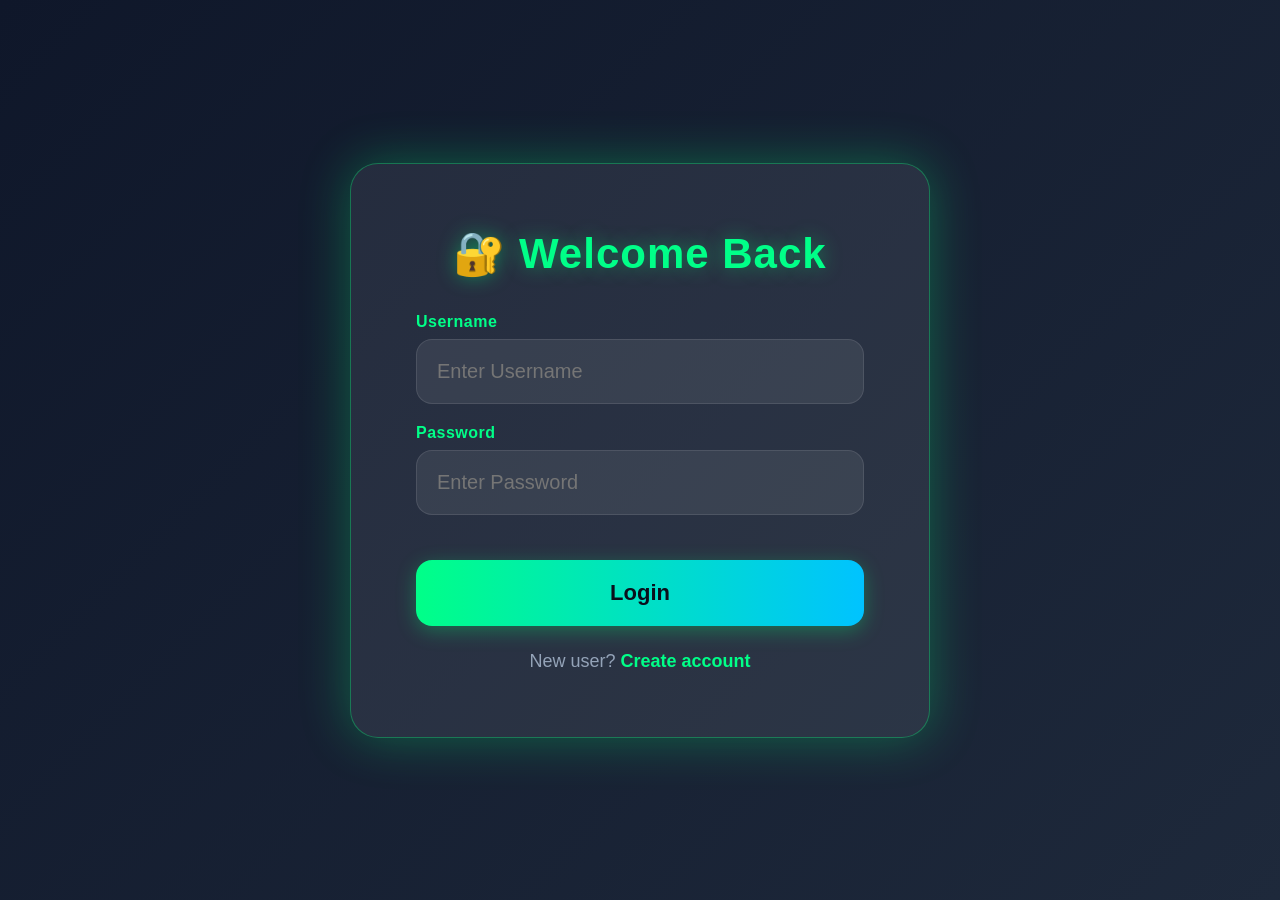
==== signin.html @ 0537b5fb "Finallise the layout and complete the game" ====
<!DOCTYPE html>
<html lang="en">
<head>
    <meta charset="UTF-8">
    <meta name="viewport" content="width=device-width, initial-scale=1.0">
    <title>Sign In</title>
    <link rel="stylesheet" href="style.css">
    <script src="auth.js" defer></script>
</head>
<body>

<div class="auth-container">

    <main class="auth-card large">

        <h2>🔐 Welcome Back</h2>

        <div class="form-group">
            <label for="username">Username</label>
            <input type="text" id="username" placeholder="Enter Username" required>
        </div>

        <div class="form-group">
            <label for="password">Password</label>
            <input type="password" id="password" placeholder="Enter Password" required>
        </div>

        <button type="button" id="btnSignin">Login</button>

        <p>
            New user? 
            <a href="signup.html">Create account</a>
        </p>

    </main>

</div>

<script>
    document.addEventListener("DOMContentLoaded", () => {
        const signinBtn = document.getElementById("btnSignin");
        if (signinBtn && typeof signin === "function") {
            signinBtn.addEventListener("click", signin);
        }
    });
</script>

</body>
</html>
---- style.css ----
* {
    margin: 0;
    padding: 0;
    box-sizing: border-box;
    font-family: 'Segoe UI', Arial, sans-serif;
}

body {
    background: #0a0f1c;
    color: white;
}

.auth-container {
    height: 100vh;
    display: flex;
    justify-content: center;
    align-items: center;
    background: linear-gradient(135deg, #0f172a, #1e293b);
    padding: 20px;
}

.auth-card {
    width: 580px; 
    padding: 65px;
    background: rgba(255, 255, 255, 0.08);
  
    border-radius: 28px;
    text-align: center;
    box-shadow: 0 0 50px rgba(0, 255, 120, 0.3);
    border: 1.5px solid rgba(0, 255, 120, 0.35);
}

.auth-card h2 {
    font-size: 42px; 
    font-weight: 800;
    margin-bottom: 35px;
    color: #00ff88;
    text-shadow: 0 0 20px rgba(0, 255, 120, 0.4);
    letter-spacing: 1px;
}

.form-group {
    display: flex;
    flex-direction: column;
    align-items: flex-start;
    width: 100%;
    margin-bottom: 20px;
}

.form-group label {
    font-size: 16px; 
    color: #00ff88;
    margin-bottom: 8px;
    font-weight: bold;
    letter-spacing: 0.5px;
}

.auth-card input {
    width: 100%;
    padding: 20px; 
    border-radius: 16px;
    border: 1.5px solid rgba(255, 255, 255, 0.1);
    outline: none;
    font-size: 20px;
    background: rgba(255, 255, 255, 0.08);
    color: white;
    transition: 0.3s ease;
}

.auth-card input:focus {
    background: rgba(255, 255, 255, 0.15);
    border-color: #00c3ff;
    box-shadow: 0 0 15px rgba(0, 195, 255, 0.2);
}

.auth-card button {
    width: 100%;
    padding: 20px; 
    margin-top: 25px;
    border-radius: 16px;
    border: none;
    background: linear-gradient(90deg, #00ff88, #00c3ff);
    font-weight: 800;
    font-size: 22px;
    color: #0a0f1c;
    cursor: pointer;
    box-shadow: 0 5px 20px rgba(0, 255, 120, 0.3);
    transition: all 0.3s ease;
}

.auth-card button:hover {
    transform: scale(1.04);
    box-shadow: 0 8px 25px rgba(0, 195, 255, 0.5);
}

.auth-card p {
    margin-top: 25px;
    font-size: 18px; 
    color: #94a3b8;
}

.auth-card a {
    color: #00ff88;
    text-decoration: none;
    font-weight: bold;
    transition: 0.2s;
}

.auth-card a:hover {
    color: #00c3ff;
    text-decoration: underline;
}

.container {
    display: flex;
    height: 100vh;
}

.profile {
    width: 420px;
    min-width: 420px;
    height: 100vh;
    padding: 35px;
    background: rgba(255, 255, 255, 0.06);
   
    border-right: 2px solid rgba(0, 255, 120, 0.25);
    display: flex;
    flex-direction: column;
    gap: 22px;
}

.profile h2 {
    text-align: center;
    font-size: 30px;
    color: #00ff88;
}

.user-box {
    padding: 25px;
    background: rgba(0, 255, 120, 0.12);
    border-radius: 18px;
    text-align: center;
    font-size: 20px;
    font-weight: bold;
    color: #00ff88;
}

.stats {
    display: flex;
    flex-direction: column;
    gap: 12px;
}

.stats p {
    padding: 16px;
    border-radius: 12px;
    background: rgba(255, 255, 255, 0.06);
    font-size: 16px;
}

.controls {
    display: flex;
    flex-direction: column;
    gap: 14px;
    margin-top: auto;
    width: 100%;
}

.btn-pause, .btn-logout {
    width: 100%;
    padding: 16px;
    font-size: 16px;
    font-weight: bold;
    border-radius: 14px;
    border: none;
    cursor: pointer;
    transition: transform 0.25s;
}

.btn-pause:hover, .btn-logout:hover {
    transform: scale(1.05);
}

.btn-pause {
    background: #00c3ff;
    color: black;
}

.btn-logout {
    background: #ff3b3b;
    color: white;
}

.game-area {
    flex: 1;
    display: flex;
    justify-content: center;
    align-items: center;
}

canvas {
    width: 80vh;
    height: 80vh;
    max-width: 900px;
    max-height: 900px;
    background: black;
    border: 4px solid #00ff88;
    box-shadow: 0 0 30px #00ff88;
    border-radius: 10px;
}

@media (max-width: 900px) {
    .container {
        flex-direction: column;
        height: auto;
    }

    .profile {
        width: 100%;
        min-width: 100%;
        height: auto;
        flex-direction: row;
        flex-wrap: wrap;
        justify-content: space-around;
        padding: 20px;
    }

    .profile h2 {
        width: 100%;
        font-size: 24px;
    }

    .user-box {
        width: 45%;
        font-size: 18px;
    }

    .stats {
        width: 45%;
    }

    .controls {
        flex-direction: row;
        width: 100%;
    }

    canvas {
        width: 90vw;
        height: 90vw;
        max-width: none;
        max-height: none;
    }
}

@media (max-width: 600px) {
    .auth-card {
        width: 95%;
        padding: 40px 25px;
    }

    .auth-card h2 {
        font-size: 32px;
    }

    .profile {
        flex-direction: column;
        align-items: center;
    }

    .user-box, .stats, .controls {
        width: 100%;
    }

    .controls {
        flex-direction: column;
    }

    canvas {
        width: 95vw;
        height: 95vw;
    }
}
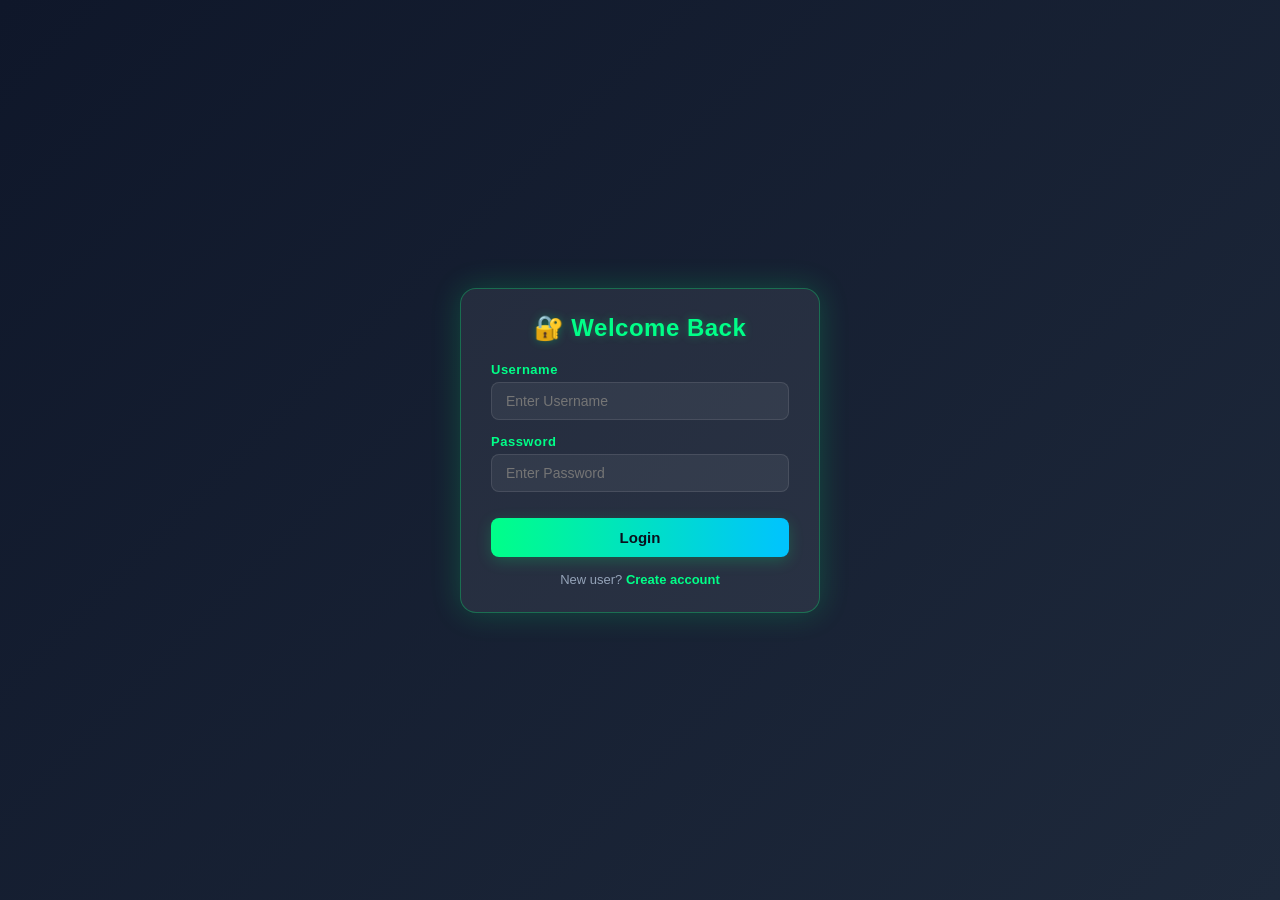
==== commit 8077fcde: "correct the error in Signin page" ====
--- a/signin.html
+++ b/signin.html
@@ -39,8 +39,17 @@
 <script>
     document.addEventListener("DOMContentLoaded", () => {
         const signinBtn = document.getElementById("btnSignin");
-        if (signinBtn && typeof signin === "function") {
-            signinBtn.addEventListener("click", signin);
+        
+        if (signinBtn) {
+            signinBtn.addEventListener("click", () => {
+                const username = document.getElementById("username").value;
+                
+                alert(`Welcome back, ${username || 'User'}! Login Successful.`);
+                
+                if (typeof signin === "function") {
+                    signin(); 
+                }
+            });
         }
     });
 </script>
--- a/style.css
+++ b/style.css
@@ -16,27 +16,26 @@
     justify-content: center;
     align-items: center;
     background: linear-gradient(135deg, #0f172a, #1e293b);
-    padding: 20px;
+    padding: 15px;
 }
 
 .auth-card {
-    width: 580px; 
-    padding: 65px;
-    background: rgba(255, 255, 255, 0.08);
-  
-    border-radius: 28px;
+    width: 360px;
+    padding: 25px 30px;
+    background: rgba(255, 255, 255, 0.07);
+    border-radius: 16px;
     text-align: center;
-    box-shadow: 0 0 50px rgba(0, 255, 120, 0.3);
-    border: 1.5px solid rgba(0, 255, 120, 0.35);
+    box-shadow: 0 0 30px rgba(0, 255, 120, 0.2);
+    border: 1.5px solid rgba(0, 255, 120, 0.3);
 }
 
 .auth-card h2 {
-    font-size: 42px; 
-    font-weight: 800;
-    margin-bottom: 35px;
-    color: #00ff88;
-    text-shadow: 0 0 20px rgba(0, 255, 120, 0.4);
-    letter-spacing: 1px;
+    font-size: 24px;
+    font-weight: 700;
+    margin-bottom: 20px;
+    color: #00ff88;
+    text-shadow: 0 0 10px rgba(0, 255, 120, 0.3);
+    letter-spacing: 0.5px;
 }
 
 .form-group {
@@ -44,58 +43,58 @@
     flex-direction: column;
     align-items: flex-start;
     width: 100%;
-    margin-bottom: 20px;
+    margin-bottom: 14px;
 }
 
 .form-group label {
-    font-size: 16px; 
-    color: #00ff88;
-    margin-bottom: 8px;
+    font-size: 13px;
+    color: #00ff88;
+    margin-bottom: 5px;
     font-weight: bold;
     letter-spacing: 0.5px;
 }
 
 .auth-card input {
     width: 100%;
-    padding: 20px; 
-    border-radius: 16px;
+    padding: 10px 14px;
+    border-radius: 8px;
     border: 1.5px solid rgba(255, 255, 255, 0.1);
     outline: none;
-    font-size: 20px;
-    background: rgba(255, 255, 255, 0.08);
+    font-size: 14px;
+    background: rgba(255, 255, 255, 0.06);
     color: white;
     transition: 0.3s ease;
 }
 
 .auth-card input:focus {
-    background: rgba(255, 255, 255, 0.15);
+    background: rgba(255, 255, 255, 0.12);
     border-color: #00c3ff;
-    box-shadow: 0 0 15px rgba(0, 195, 255, 0.2);
+    box-shadow: 0 0 10px rgba(0, 195, 255, 0.2);
 }
 
 .auth-card button {
     width: 100%;
-    padding: 20px; 
-    margin-top: 25px;
-    border-radius: 16px;
+    padding: 11px;
+    margin-top: 12px;
+    border-radius: 8px;
     border: none;
     background: linear-gradient(90deg, #00ff88, #00c3ff);
-    font-weight: 800;
-    font-size: 22px;
+    font-weight: 700;
+    font-size: 15px;
     color: #0a0f1c;
     cursor: pointer;
-    box-shadow: 0 5px 20px rgba(0, 255, 120, 0.3);
+    box-shadow: 0 4px 15px rgba(0, 255, 120, 0.2);
     transition: all 0.3s ease;
 }
 
 .auth-card button:hover {
-    transform: scale(1.04);
-    box-shadow: 0 8px 25px rgba(0, 195, 255, 0.5);
+    transform: scale(1.02);
+    box-shadow: 0 6px 18px rgba(0, 195, 255, 0.4);
 }
 
 .auth-card p {
-    margin-top: 25px;
-    font-size: 18px; 
+    margin-top: 15px;
+    font-size: 13px;
     color: #94a3b8;
 }
 
@@ -104,11 +103,6 @@
     text-decoration: none;
     font-weight: bold;
     transition: 0.2s;
-}
-
-.auth-card a:hover {
-    color: #00c3ff;
-    text-decoration: underline;
 }
 
 .container {
@@ -122,7 +116,6 @@
     height: 100vh;
     padding: 35px;
     background: rgba(255, 255, 255, 0.06);
-   
     border-right: 2px solid rgba(0, 255, 120, 0.25);
     display: flex;
     flex-direction: column;
@@ -196,6 +189,13 @@
     display: flex;
     justify-content: center;
     align-items: center;
+}
+
+.game-wrapper {
+    display: flex;
+    flex-direction: column;
+    align-items: center;
+    gap: 20px;
 }
 
 canvas {
@@ -209,6 +209,49 @@
     border-radius: 10px;
 }
 
+.mobile-controls {
+    display: none;
+    flex-direction: column;
+    align-items: center;
+    gap: 8px;
+    margin-top: 10px;
+}
+
+.dpad-row {
+    display: flex;
+    align-items: center;
+    gap: 40px;
+}
+
+.dpad-btn {
+    width: 60px;
+    height: 60px;
+    background: rgba(255, 255, 255, 0.12);
+    border: 2px solid #00ff88;
+    border-radius: 50%;
+    color: #00ff88;
+    font-size: 22px;
+    font-weight: bold;
+    cursor: pointer;
+    display: flex;
+    justify-content: center;
+    align-items: center;
+    user-select: none;
+    -webkit-user-select: none;
+    touch-action: manipulation;
+}
+
+.dpad-btn:active {
+    background: #00ff88;
+    color: #0a0f1c;
+    box-shadow: 0 0 15px #00ff88;
+}
+
+.dpad-spacer {
+    width: 60px;
+    height: 60px;
+}
+
 @media (max-width: 900px) {
     .container {
         flex-direction: column;
@@ -245,21 +288,26 @@
     }
 
     canvas {
-        width: 90vw;
-        height: 90vw;
+        width: 75vw;
+        height: 75vw;
         max-width: none;
         max-height: none;
     }
+
+    .mobile-controls {
+        display: flex;
+    }
 }
 
 @media (max-width: 600px) {
     .auth-card {
-        width: 95%;
-        padding: 40px 25px;
+        width: 100%;
+        max-width: 310px;
+        padding: 20px;
     }
 
     .auth-card h2 {
-        font-size: 32px;
+        font-size: 21px;
     }
 
     .profile {
@@ -276,7 +324,7 @@
     }
 
     canvas {
-        width: 95vw;
-        height: 95vw;
+        width: 90vw;
+        height: 90vw;
     }
 }
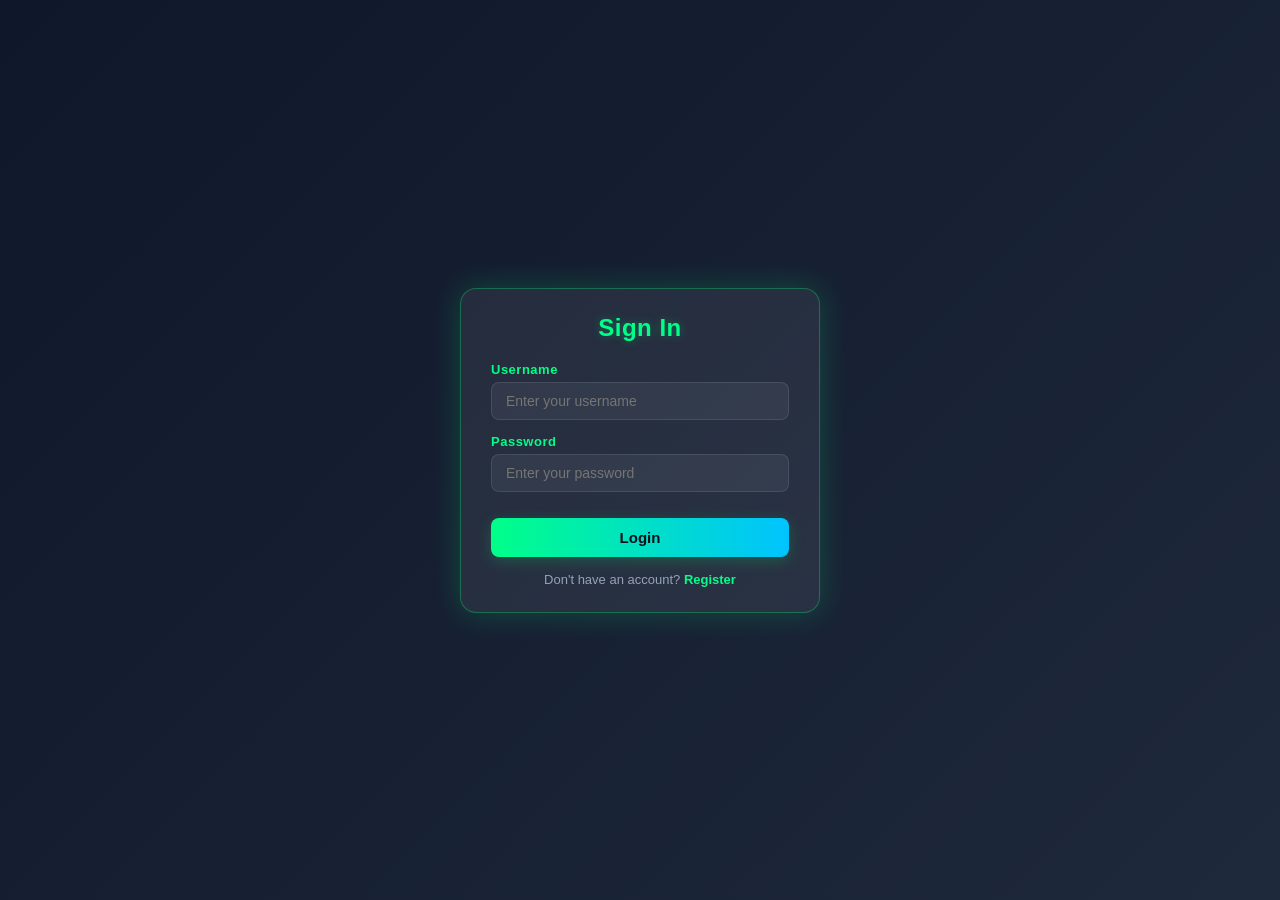
==== commit 80de6d6c: "Update the layout of the game" ====
--- a/signin.html
+++ b/signin.html
@@ -3,56 +3,92 @@
 <head>
     <meta charset="UTF-8">
     <meta name="viewport" content="width=device-width, initial-scale=1.0">
-    <title>Sign In</title>
+    <title>Login | User Portal</title>
+
     <link rel="stylesheet" href="style.css">
     <script src="auth.js" defer></script>
 </head>
+
 <body>
 
-<div class="auth-container">
+    <div class="auth-container">
 
-    <main class="auth-card large">
+        <div class="auth-card">
 
-        <h2>🔐 Welcome Back</h2>
+            <h2>Sign In</h2>
 
-        <div class="form-group">
-            <label for="username">Username</label>
-            <input type="text" id="username" placeholder="Enter Username" required>
+            <form id="loginForm">
+
+                <div class="form-group">
+                    <label for="username">Username</label>
+
+                    <input 
+                        type="text"
+                        id="username"
+                        name="username"
+                        placeholder="Enter your username"
+                        autocomplete="username"
+                        required
+                    >
+                </div>
+
+                <div class="form-group">
+                    <label for="password">Password</label>
+
+                    <input 
+                        type="password"
+                        id="password"
+                        name="password"
+                        placeholder="Enter your password"
+                        autocomplete="current-password"
+                        required
+                    >
+                </div>
+
+                <button type="submit" id="loginBtn">
+                    Login
+                </button>
+
+            </form>
+
+            <p>
+                Don't have an account?
+                <a href="signup.html">Register</a>
+            </p>
+
         </div>
 
-        <div class="form-group">
-            <label for="password">Password</label>
-            <input type="password" id="password" placeholder="Enter Password" required>
-        </div>
+    </div>
 
-        <button type="button" id="btnSignin">Login</button>
+    <script>
 
-        <p>
-            New user? 
-            <a href="signup.html">Create account</a>
-        </p>
+        window.addEventListener("DOMContentLoaded", () => {
 
-    </main>
+            const loginForm = document.getElementById("loginForm");
 
-</div>
+            loginForm.addEventListener("submit", function (event) {
 
-<script>
-    document.addEventListener("DOMContentLoaded", () => {
-        const signinBtn = document.getElementById("btnSignin");
-        
-        if (signinBtn) {
-            signinBtn.addEventListener("click", () => {
-                const username = document.getElementById("username").value;
-                
-                alert(`Welcome back, ${username || 'User'}! Login Successful.`);
-                
+                event.preventDefault();
+
+                const username = document.getElementById("username").value.trim();
+                const password = document.getElementById("password").value.trim();
+
+                if (username === "" || password === "") {
+                    alert("Please fill all fields");
+                    return;
+                }
+
                 if (typeof signin === "function") {
-                    signin(); 
+                    signin(username, password);
                 }
+
+                alert("Login Successful");
+
             });
-        }
-    });
-</script>
+
+        });
+
+    </script>
 
 </body>
 </html>
